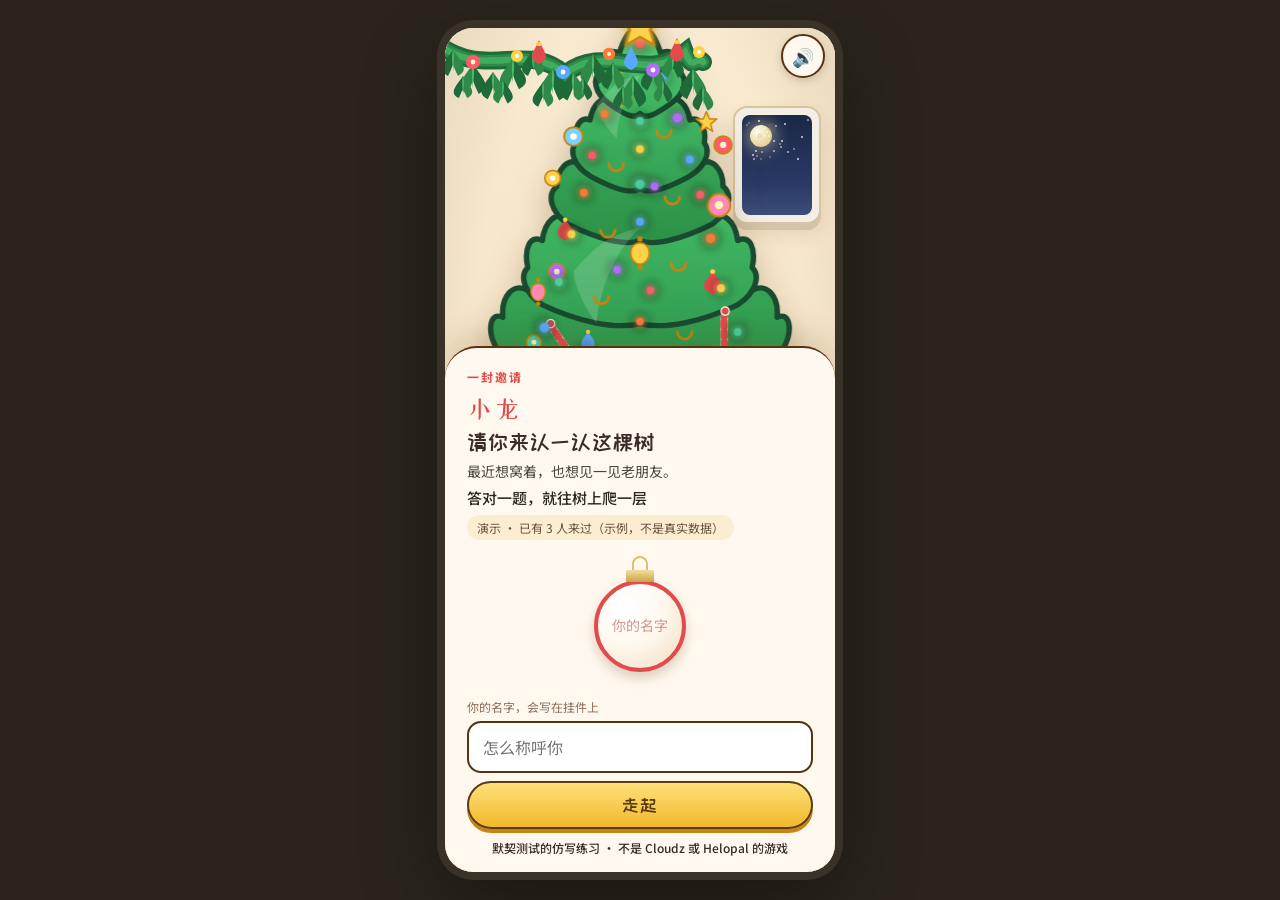
==== moqishu/index.html @ bd53f259 "Add moqishu preview page (separate path, no existing files changed)" ====
<!DOCTYPE html>
<html lang="zh-CN">
<head>
  <meta charset="UTF-8" />
  <meta name="viewport" content="width=device-width, initial-scale=1, viewport-fit=cover" />
  <meta name="color-scheme" content="light" />
  <meta name="theme-color" content="#1F2B4D" />
  <title>我的默契树上，你在哪儿？ · 默契测试仿写练习</title>
  <link rel="icon" href="data:image/svg+xml,%3Csvg xmlns='http://www.w3.org/2000/svg' viewBox='0 0 32 32'%3E%3Ccircle cx='16' cy='18' r='10' fill='%23c43c3c'/%3E%3Ccircle cx='13' cy='14' r='3' fill='%23fff6'/%3E%3Crect x='14' y='5' width='4' height='5' rx='1' fill='%23e7c56a'/%3E%3C/svg%3E" />
  <link rel="preconnect" href="https://fonts.googleapis.com" />
  <link rel="preconnect" href="https://fonts.gstatic.com" crossorigin />
  <link href="https://fonts.googleapis.com/css2?family=Ma+Shan+Zheng&family=Noto+Sans+SC:wght@400;500;700&family=ZCOOL+KuaiLe&family=ZCOOL+XiaoWei&display=swap" rel="stylesheet" />
  <style>
    /* Critical: no white flash before stylesheet loads */
    html, body {
      margin: 0;
      background: #1F2B4D;
      color: #fff8ee;
      min-height: 100%;
    }
    .splash {
      position: fixed;
      inset: 0;
      z-index: 80;
      display: flex;
      flex-direction: column;
      align-items: center;
      justify-content: center;
      background: #1F2B4D;
      color: #fff8ee;
    }
    .splash.is-off {
      opacity: 0;
      pointer-events: none;
      transition: opacity .55s ease;
    }
  </style>
  <link rel="stylesheet" href="styles.css" />
</head>
<body>
  <div id="splash" class="splash is-on" role="status" aria-live="polite">
    <div class="splash-glow" aria-hidden="true"></div>
    <h1 class="splash-title">
      <span>我的默契树上</span>
      <span>你在哪儿？</span>
    </h1>
    <p class="splash-sub">默契测试的仿写练习</p>
    <div class="splash-dots" aria-hidden="true"><i></i><i></i><i></i></div>
  </div>

  <div id="rotate-gate" class="rotate-gate" hidden>
    <p>把手机竖过来再玩</p>
  </div>

  <div class="shell">
    <div class="app" id="app">
      <div class="room" id="room" data-mode="invite">
        <div class="sky" aria-hidden="true">
          <div class="window">
            <div class="window-frame">
              <div class="window-sky">
                <div class="moon"></div>
                <div class="star-field" id="star-field"></div>
              </div>
            </div>
          </div>
        </div>
        <div class="garland" aria-hidden="true">
          <svg viewBox="0 0 390 88" fill="none" xmlns="http://www.w3.org/2000/svg">
            <path d="M-10 14 C40 54 80 12 120 46 C160 14 200 56 240 24 C248 46 252 26 258 34" stroke="#1e6a38" stroke-width="18" stroke-linecap="round"/>
            <path d="M-10 14 C40 54 80 12 120 46 C160 14 200 56 240 24 C248 46 252 26 258 34" stroke="#2f8a4a" stroke-width="12" stroke-linecap="round"/>
            <path d="M-10 14 C40 54 80 12 120 46 C160 14 200 56 240 24 C248 46 252 26 258 34" stroke="#3fad5c" stroke-width="6.5" stroke-linecap="round"/>
            <path d="M8.0 22.0 C-2.0 36.0 -8.0 42.0 3.0 48.0 C8.0 38.0 11.0 30.0 8.0 22.0 Z" fill="#1e6a38"/><path d="M8.0 22.0 C18.0 36.0 24.0 42.0 13.0 48.0 C8.0 38.0 5.0 30.0 8.0 22.0 Z" fill="#2f8a4a"/><path d="M8.0 22.0 C6.0 32.0 8.0 38.0 9.0 44.0 C8.0 34.0 10.0 30.0 8.0 22.0 Z" fill="#4aba66"/><path d="M28.0 36.0 C39.5 52.1 46.4 59.0 33.8 65.9 C28.0 54.4 24.6 45.2 28.0 36.0 Z" fill="#1e6a38"/><path d="M28.0 36.0 C16.5 52.1 9.6 59.0 22.2 65.9 C28.0 54.4 31.4 45.2 28.0 36.0 Z" fill="#2f8a4a"/><path d="M28.0 36.0 C30.3 47.5 28.0 54.4 26.9 61.3 C28.0 49.8 25.7 45.2 28.0 36.0 Z" fill="#4aba66"/><path d="M48.0 44.0 C37.5 58.7 31.2 65.0 42.8 71.3 C48.0 60.8 51.1 52.4 48.0 44.0 Z" fill="#1e6a38"/><path d="M48.0 44.0 C58.5 58.7 64.8 65.0 53.2 71.3 C48.0 60.8 44.9 52.4 48.0 44.0 Z" fill="#2f8a4a"/><path d="M48.0 44.0 C45.9 54.5 48.0 60.8 49.0 67.1 C48.0 56.6 50.1 52.4 48.0 44.0 Z" fill="#4aba66"/><path d="M68.0 30.0 C80.0 46.8 87.2 54.0 74.0 61.2 C68.0 49.2 64.4 39.6 68.0 30.0 Z" fill="#1e6a38"/><path d="M68.0 30.0 C56.0 46.8 48.8 54.0 62.0 61.2 C68.0 49.2 71.6 39.6 68.0 30.0 Z" fill="#2f8a4a"/><path d="M68.0 30.0 C70.4 42.0 68.0 49.2 66.8 56.4 C68.0 44.4 65.6 39.6 68.0 30.0 Z" fill="#4aba66"/><path d="M88.0 22.0 C78.0 36.0 72.0 42.0 83.0 48.0 C88.0 38.0 91.0 30.0 88.0 22.0 Z" fill="#1e6a38"/><path d="M88.0 22.0 C98.0 36.0 104.0 42.0 93.0 48.0 C88.0 38.0 85.0 30.0 88.0 22.0 Z" fill="#2f8a4a"/><path d="M88.0 22.0 C86.0 32.0 88.0 38.0 89.0 44.0 C88.0 34.0 90.0 30.0 88.0 22.0 Z" fill="#4aba66"/><path d="M108.0 40.0 C120.5 57.5 128.0 65.0 114.2 72.5 C108.0 60.0 104.2 50.0 108.0 40.0 Z" fill="#1e6a38"/><path d="M108.0 40.0 C95.5 57.5 88.0 65.0 101.8 72.5 C108.0 60.0 111.8 50.0 108.0 40.0 Z" fill="#2f8a4a"/><path d="M108.0 40.0 C110.5 52.5 108.0 60.0 106.8 67.5 C108.0 55.0 105.5 50.0 108.0 40.0 Z" fill="#4aba66"/><path d="M128.0 44.0 C117.0 59.4 110.4 66.0 122.5 72.6 C128.0 61.6 131.3 52.8 128.0 44.0 Z" fill="#1e6a38"/><path d="M128.0 44.0 C139.0 59.4 145.6 66.0 133.5 72.6 C128.0 61.6 124.7 52.8 128.0 44.0 Z" fill="#2f8a4a"/><path d="M128.0 44.0 C125.8 55.0 128.0 61.6 129.1 68.2 C128.0 57.2 130.2 52.8 128.0 44.0 Z" fill="#4aba66"/><path d="M148.0 26.0 C159.5 42.1 166.4 49.0 153.8 55.9 C148.0 44.4 144.6 35.2 148.0 26.0 Z" fill="#1e6a38"/><path d="M148.0 26.0 C136.5 42.1 129.6 49.0 142.2 55.9 C148.0 44.4 151.4 35.2 148.0 26.0 Z" fill="#2f8a4a"/><path d="M148.0 26.0 C150.3 37.5 148.0 44.4 146.8 51.3 C148.0 39.8 145.7 35.2 148.0 26.0 Z" fill="#4aba66"/><path d="M168.0 34.0 C157.5 48.7 151.2 55.0 162.8 61.3 C168.0 50.8 171.2 42.4 168.0 34.0 Z" fill="#1e6a38"/><path d="M168.0 34.0 C178.5 48.7 184.8 55.0 173.2 61.3 C168.0 50.8 164.8 42.4 168.0 34.0 Z" fill="#2f8a4a"/><path d="M168.0 34.0 C165.9 44.5 168.0 50.8 169.1 57.1 C168.0 46.6 170.1 42.4 168.0 34.0 Z" fill="#4aba66"/><path d="M188.0 48.0 C200.0 64.8 207.2 72.0 194.0 79.2 C188.0 67.2 184.4 57.6 188.0 48.0 Z" fill="#1e6a38"/><path d="M188.0 48.0 C176.0 64.8 168.8 72.0 182.0 79.2 C188.0 67.2 191.6 57.6 188.0 48.0 Z" fill="#2f8a4a"/><path d="M188.0 48.0 C190.4 60.0 188.0 67.2 186.8 74.4 C188.0 62.4 185.6 57.6 188.0 48.0 Z" fill="#4aba66"/><path d="M208.0 34.0 C197.0 49.4 190.4 56.0 202.5 62.6 C208.0 51.6 211.3 42.8 208.0 34.0 Z" fill="#1e6a38"/><path d="M208.0 34.0 C219.0 49.4 225.6 56.0 213.5 62.6 C208.0 51.6 204.7 42.8 208.0 34.0 Z" fill="#2f8a4a"/><path d="M208.0 34.0 C205.8 45.0 208.0 51.6 209.1 58.2 C208.0 47.2 210.2 42.8 208.0 34.0 Z" fill="#4aba66"/><path d="M228.0 24.0 C238.0 38.0 244.0 44.0 233.0 50.0 C228.0 40.0 225.0 32.0 228.0 24.0 Z" fill="#1e6a38"/><path d="M228.0 24.0 C218.0 38.0 212.0 44.0 223.0 50.0 C228.0 40.0 231.0 32.0 228.0 24.0 Z" fill="#2f8a4a"/><path d="M228.0 24.0 C230.0 34.0 228.0 40.0 227.0 46.0 C228.0 36.0 226.0 32.0 228.0 24.0 Z" fill="#4aba66"/><path d="M248.0 40.0 C236.0 56.8 228.8 64.0 242.0 71.2 C248.0 59.2 251.6 49.6 248.0 40.0 Z" fill="#1e6a38"/><path d="M248.0 40.0 C260.0 56.8 267.2 64.0 254.0 71.2 C248.0 59.2 244.4 49.6 248.0 40.0 Z" fill="#2f8a4a"/><path d="M248.0 40.0 C245.6 52.0 248.0 59.2 249.2 66.4 C248.0 54.4 250.4 49.6 248.0 40.0 Z" fill="#4aba66"/><path d="M18.0 48.0 C9.5 59.9 4.4 65.0 13.8 70.1 C18.0 61.6 20.6 54.8 18.0 48.0 Z" fill="#1e6a38"/><path d="M18.0 48.0 C26.5 59.9 31.6 65.0 22.2 70.1 C18.0 61.6 15.4 54.8 18.0 48.0 Z" fill="#2f8a4a"/><path d="M18.0 48.0 C16.3 56.5 18.0 61.6 18.9 66.7 C18.0 58.2 19.7 54.8 18.0 48.0 Z" fill="#4aba66"/><path d="M58.0 52.0 C67.0 64.6 72.4 70.0 62.5 75.4 C58.0 66.4 55.3 59.2 58.0 52.0 Z" fill="#1e6a38"/><path d="M58.0 52.0 C49.0 64.6 43.6 70.0 53.5 75.4 C58.0 66.4 60.7 59.2 58.0 52.0 Z" fill="#2f8a4a"/><path d="M58.0 52.0 C59.8 61.0 58.0 66.4 57.1 71.8 C58.0 62.8 56.2 59.2 58.0 52.0 Z" fill="#4aba66"/><path d="M98.0 54.0 C88.5 67.3 82.8 73.0 93.2 78.7 C98.0 69.2 100.8 61.6 98.0 54.0 Z" fill="#1e6a38"/><path d="M98.0 54.0 C107.5 67.3 113.2 73.0 102.8 78.7 C98.0 69.2 95.2 61.6 98.0 54.0 Z" fill="#2f8a4a"/><path d="M98.0 54.0 C96.1 63.5 98.0 69.2 99.0 74.9 C98.0 65.4 99.9 61.6 98.0 54.0 Z" fill="#4aba66"/><path d="M138.0 50.0 C146.5 61.9 151.6 67.0 142.2 72.1 C138.0 63.6 135.4 56.8 138.0 50.0 Z" fill="#1e6a38"/><path d="M138.0 50.0 C129.5 61.9 124.4 67.0 133.8 72.1 C138.0 63.6 140.6 56.8 138.0 50.0 Z" fill="#2f8a4a"/><path d="M138.0 50.0 C139.7 58.5 138.0 63.6 137.2 68.7 C138.0 60.2 136.3 56.8 138.0 50.0 Z" fill="#4aba66"/><path d="M178.0 58.0 C169.0 70.6 163.6 76.0 173.5 81.4 C178.0 72.4 180.7 65.2 178.0 58.0 Z" fill="#1e6a38"/><path d="M178.0 58.0 C187.0 70.6 192.4 76.0 182.5 81.4 C178.0 72.4 175.3 65.2 178.0 58.0 Z" fill="#2f8a4a"/><path d="M178.0 58.0 C176.2 67.0 178.0 72.4 178.9 77.8 C178.0 68.8 179.8 65.2 178.0 58.0 Z" fill="#4aba66"/><path d="M218.0 52.0 C226.5 63.9 231.6 69.0 222.2 74.1 C218.0 65.6 215.4 58.8 218.0 52.0 Z" fill="#1e6a38"/><path d="M218.0 52.0 C209.5 63.9 204.4 69.0 213.8 74.1 C218.0 65.6 220.6 58.8 218.0 52.0 Z" fill="#2f8a4a"/><path d="M218.0 52.0 C219.7 60.5 218.0 65.6 217.2 70.7 C218.0 62.2 216.3 58.8 218.0 52.0 Z" fill="#4aba66"/><path d="M258.0 58.0 C248.5 71.3 242.8 77.0 253.2 82.7 C258.0 73.2 260.9 65.6 258.0 58.0 Z" fill="#1e6a38"/><path d="M258.0 58.0 C267.5 71.3 273.2 77.0 262.8 82.7 C258.0 73.2 255.2 65.6 258.0 58.0 Z" fill="#2f8a4a"/><path d="M258.0 58.0 C256.1 67.5 258.0 73.2 258.9 78.9 C258.0 69.4 259.9 65.6 258.0 58.0 Z" fill="#4aba66"/>
            <circle cx="28" cy="34" r="7" fill="#ff5b6a"/><circle cx="28" cy="34" r="2.4" fill="#fff6c8"/>
            <circle cx="72" cy="28" r="6" fill="#ffd24a"/><circle cx="72" cy="28" r="2" fill="#fff"/>
            <circle cx="118" cy="44" r="7" fill="#5aa8ff"/><circle cx="118" cy="44" r="2.4" fill="#fff"/>
            <circle cx="164" cy="26" r="6.2" fill="#ff7a3a"/><circle cx="164" cy="26" r="2" fill="#fff6c8"/>
            <circle cx="208" cy="42" r="7" fill="#b46bff"/><circle cx="208" cy="42" r="2.4" fill="#fff"/>
            <circle cx="254" cy="24" r="6" fill="#ffd24a"/><circle cx="254" cy="24" r="2" fill="#fff"/>
            
            
            <path d="M94 12 C88 26 82 30 94 36 C106 30 100 26 94 12 Z" fill="#e24b4b"/>
            <ellipse cx="94" cy="16" rx="3" ry="2" fill="#ffd24a"/>
            <path d="M232 10 C226 24 220 28 232 34 C244 28 238 24 232 10 Z" fill="#e24b4b"/>
            <ellipse cx="232" cy="14" rx="3" ry="2" fill="#ffd24a"/>
            <path d="M186 18 C180 32 174 36 186 42 C198 36 192 32 186 18 Z" fill="#5aa8ff"/>
          </svg>
        </div>
        <div class="snow" id="snow" aria-hidden="true"></div>
        <div class="tree-camera" id="camera">
          <div class="tree-fit" id="tree-fit">
          <svg class="tree-svg" id="tree-svg" viewBox="0 0 300 520" role="img" aria-label="一棵十层的默契树">
            <defs>
              <linearGradient id="foliageA" x1="0" y1="0" x2="0" y2="1">
                <stop offset="0%" stop-color="#3aaf5c" />
                <stop offset="100%" stop-color="#2d9148" />
              </linearGradient>
              <linearGradient id="foliageB" x1="0" y1="0" x2="0" y2="1">
                <stop offset="0%" stop-color="#46c068" />
                <stop offset="100%" stop-color="#34a054" />
              </linearGradient>
              <linearGradient id="foliageC" x1="0" y1="0" x2="0" y2="1">
                <stop offset="0%" stop-color="#58d07a" />
                <stop offset="100%" stop-color="#3aaf5c" />
              </linearGradient>
              <linearGradient id="boxGrad" x1="0" y1="0" x2="0" y2="1">
                <stop offset="0%" stop-color="#ff6b6b" />
                <stop offset="100%" stop-color="#d44545" />
              </linearGradient>
              <linearGradient id="boxGradTeal" x1="0" y1="0" x2="0" y2="1">
                <stop offset="0%" stop-color="#4fd0a0" />
                <stop offset="100%" stop-color="#2a9d7c" />
              </linearGradient>
              <linearGradient id="boxGradGold" x1="0" y1="0" x2="0" y2="1">
                <stop offset="0%" stop-color="#ffe07a" />
                <stop offset="100%" stop-color="#e0b23a" />
              </linearGradient>
              <linearGradient id="potG" x1="0" y1="0" x2="0" y2="1">
                <stop offset="0%" stop-color="#d4924e" />
                <stop offset="100%" stop-color="#8e5424" />
              </linearGradient>
              <filter id="softGlow" x="-50%" y="-50%" width="200%" height="200%">
                <feGaussianBlur stdDeviation="2.2" result="b" />
                <feMerge>
                  <feMergeNode in="b" />
                  <feMergeNode in="SourceGraphic" />
                </feMerge>
              </filter>
              <filter id="starGlow" x="-80%" y="-80%" width="260%" height="260%">
                <feGaussianBlur stdDeviation="3.4" result="b" />
                <feMerge>
                  <feMergeNode in="b" />
                  <feMergeNode in="SourceGraphic" />
                </feMerge>
              </filter>
            </defs>

            <!-- pot + trunk -->
            <ellipse cx="150" cy="498" rx="70" ry="12" fill="#5a3a18" opacity=".22" />
            <path d="M108 430 L192 430 L182 496 Q150 510 118 496 Z" fill="url(#potG)" stroke="#5a3210" stroke-width="3" stroke-linejoin="round" />
            <rect x="100" y="420" width="100" height="16" rx="6" fill="#d4924e" stroke="#5a3210" stroke-width="3" />
            <rect x="138" y="398" width="24" height="28" rx="6" fill="#c48a4a" stroke="#5a3210" stroke-width="2.2" />

            <!-- fluffier scalloped foliage; same overall bounds so hooks stay on the tree -->
            <path class="foliage" fill="url(#foliageA)" d="M150 248
              C165 252 178 264 188 278
              C204 268 218 280 224 296
              C240 288 254 300 258 318
              C272 310 284 324 282 344
              C294 338 298 356 288 374
              C296 384 292 400 270 410
              C230 426 186 430 150 426
              C114 430 70 426 30 410
              C8 400 4 384 12 374
              C2 356 6 338 18 344
              C16 324 28 310 42 318
              C46 300 60 288 76 296
              C82 280 96 268 112 278
              C122 264 135 252 150 248 Z" />
            <path class="foliage" fill="url(#foliageB)" d="M150 198
              C164 202 176 214 184 228
              C198 220 210 232 216 248
              C230 240 242 252 244 270
              C256 264 262 278 258 296
              C266 304 262 320 244 332
              C210 348 174 356 150 350
              C126 356 90 348 56 332
              C38 320 34 304 42 296
              C38 278 44 264 56 270
              C58 252 70 240 84 248
              C90 232 102 220 116 228
              C124 214 136 202 150 198 Z" />
            <path class="foliage" fill="url(#foliageA)" d="M150 148
              C162 152 172 164 180 178
              C192 170 204 182 208 196
              C220 190 230 202 230 218
              C240 226 236 242 220 254
              C192 268 164 276 150 270
              C136 276 108 268 80 254
              C64 242 60 226 70 218
              C70 202 80 190 92 196
              C96 182 108 170 120 178
              C128 164 138 152 150 148 Z" />
            <path class="foliage" fill="url(#foliageB)" d="M150 106
              C160 110 168 122 174 136
              C186 128 196 140 198 154
              C208 150 214 162 212 176
              C218 184 214 198 198 208
              C176 220 158 226 150 220
              C142 226 124 220 102 208
              C86 198 82 184 88 176
              C86 162 92 150 102 154
              C104 140 114 128 126 136
              C132 122 140 110 150 106 Z" />
            <path class="foliage" fill="url(#foliageC)" d="M150 60
              C158 64 166 76 170 90
              C180 84 188 94 188 108
              C196 114 194 128 180 138
              C166 148 156 154 150 148
              C144 154 134 148 120 138
              C106 128 104 114 112 108
              C112 94 120 84 130 90
              C134 76 142 64 150 60 Z" />

            <path class="leaf-shine" d="M86 300 C110 270 130 262 150 258 C128 278 112 312 108 350 C98 336 88 318 86 300 Z" fill="#fff" opacity=".16" />
            <path class="leaf-shine" d="M108 140 C124 118 138 112 150 112 C138 128 128 150 128 172 C118 162 110 150 108 140 Z" fill="#fff" opacity=".16" />

            <!-- original static decorations, kept off hook points -->
            <g class="tree-deco" aria-hidden="true">
              <g transform="translate(64 350) rotate(-18)">
                <path d="M0 0 C2 18 10 28 10 44" stroke="#fff6ea" stroke-width="7" stroke-linecap="round"/>
                <path d="M0 0 C2 18 10 28 10 44" stroke="#e24b4b" stroke-width="7" stroke-linecap="round" stroke-dasharray="5 5"/>
                <circle r="4" fill="#e24b4b" stroke="#fff6ea" stroke-width="1.2"/>
              </g>
              <g transform="translate(232 338) rotate(16)">
                <path d="M0 0 C2 18 10 28 10 44" stroke="#fff6ea" stroke-width="7" stroke-linecap="round"/>
                <path d="M0 0 C2 18 10 28 10 44" stroke="#e24b4b" stroke-width="7" stroke-linecap="round" stroke-dasharray="5 5"/>
                <circle r="4" fill="#e24b4b" stroke="#fff6ea" stroke-width="1.2"/>
              </g>
              <g transform="translate(78 250)">
                <path d="M0 0 C-8 10 -12 14 0 20 C12 14 8 10 0 0 Z" fill="#e24b4b"/>
                <circle r="2.2" fill="#ffd24a"/>
              </g>
              <g transform="translate(220 300)">
                <path d="M0 0 C-9 11 -13 15 0 22 C13 15 9 11 0 0 Z" fill="#e24b4b"/>
                <circle r="2.4" fill="#ffd24a"/>
              </g>
              <g transform="translate(100 358)">
                <path d="M0 0 C-7 9 -10 12 0 18 C10 12 7 9 0 0 Z" fill="#5aa8ff"/>
                <circle r="2" fill="#ffd24a"/>
              </g>
              <g transform="translate(226 236)">
                <circle r="11" fill="#ff8ab0" stroke="#c98410" stroke-width="1.8"/>
                <circle r="4" fill="#fff6c8"/>
              </g>
              <g transform="translate(86 170)">
                <circle r="9" fill="#7ad3ff" stroke="#c98410" stroke-width="1.8"/>
                <circle r="3.2" fill="#fff"/>
              </g>
              <g transform="translate(214 156)">
                <path d="M0 -10 L3 -3 L10 -3 L4 2 L6 9 L0 5 L-6 9 L-4 2 L-10 -3 L-3 -3 Z" fill="#ffd24a" stroke="#c98410" stroke-width="1.4" stroke-linejoin="round"/>
              </g>
              <g transform="translate(70 300)">
                <circle r="8" fill="#b46bff" stroke="#c98410" stroke-width="1.6"/>
                <circle r="2.8" fill="#fff6c8"/>
              </g>
              <g transform="translate(230 178)">
                <circle r="8.5" fill="#ff5b6a" stroke="#c98410" stroke-width="1.8"/>
                <circle r="3" fill="#fff6c8"/>
              </g>
              <g transform="translate(66 210)">
                <circle r="7.5" fill="#ffd24a" stroke="#c98410" stroke-width="1.6"/>
                <circle r="2.6" fill="#fff"/>
              </g>
              <g transform="translate(48 368)">
                <circle r="7" fill="#4fd0a0" stroke="#c98410" stroke-width="1.6"/>
                <circle r="2.4" fill="#fff6c8"/>
              </g>
              <g transform="translate(150 280)">
                <path d="M-9 2 C-9 -11 9 -11 9 2 C9 9 4 13 0 13 C-4 13 -9 9 -9 2 Z" fill="#ffd24a" stroke="#c98410" stroke-width="1.6" stroke-linejoin="round"/>
                <rect x="-2.4" y="-14" width="4.8" height="5" rx="1.2" fill="#c98410"/>
                <circle cy="16" r="2.6" fill="#c98410"/>
                <path d="M0 13 L0 16" stroke="#c98410" stroke-width="1.4"/>
              </g>
              <g transform="translate(52 318)">
                <path d="M-7 1 C-7 -9 7 -9 7 1 C7 7 3 10 0 10 C-3 10 -7 7 -7 1 Z" fill="#ff8ab0" stroke="#c98410" stroke-width="1.4" stroke-linejoin="round"/>
                <rect x="-2" y="-12" width="4" height="4" rx="1" fill="#c98410"/>
                <circle cy="13" r="2.1" fill="#c98410"/>
              </g>
            </g>

            <!-- string lights -->
            <g id="lights" filter="url(#softGlow)"></g>

            <!-- 10 hooks, bottom to top -->
            <g id="hooks" fill="none" stroke-linecap="round">
              <path class="hook" data-tier="1" d="M100 386 a7 7 0 0 0 14 0" />
              <path class="hook" data-tier="2" d="M186 358 a7 7 0 0 0 14 0" />
              <path class="hook" data-tier="3" d="M106 324 a7 7 0 0 0 14 0" />
              <path class="hook" data-tier="4" d="M180 292 a7 7 0 0 0 14 0" />
              <path class="hook" data-tier="5" d="M112 260 a7 7 0 0 0 14 0" />
              <path class="hook" data-tier="6" d="M174 228 a7 7 0 0 0 14 0" />
              <path class="hook" data-tier="7" d="M120 196 a7 7 0 0 0 14 0" />
              <path class="hook" data-tier="8" d="M166 164 a7 7 0 0 0 14 0" />
              <path class="hook" data-tier="9" d="M128 132 a7 7 0 0 0 14 0" />
              <path class="hook" data-tier="10" d="M143 96 a7 7 0 0 0 14 0" />
            </g>

            <!-- paper star -->
            <g class="top-star" filter="url(#starGlow)" transform="translate(150 64)">
              <path d="M0 -22 L6.2 -7 L22 -7 L9.5 3 L14 18 L0 10 L-14 18 L-9.5 3 L-22 -7 L-6.2 -7 Z" fill="#ffd24a" stroke="#c98410" stroke-width="2.2" stroke-linejoin="round" />
              <circle cy="-2" r="3.6" fill="#fff6c8" />
            </g>

            <!-- gift box (0–4 ending home), same place -->
            <g class="gift-box" transform="translate(214 428)">
              <rect width="52" height="38" rx="6" fill="url(#boxGrad)" stroke="#8a2020" stroke-width="2" />
              <rect x="22" width="8" height="38" fill="#ffd24a" />
              <rect y="14" width="52" height="8" fill="#ffd24a" />
              <path d="M18 10 C18 -4 30 -4 26 4 C34 -2 38 10 32 10 Z" fill="#ffd24a" stroke="#c98410" stroke-width="1.2" />
              <path d="M32 10 C32 -2 44 0 38 6 C46 4 46 12 40 12 Z" fill="#ffd24a" stroke="#c98410" stroke-width="1.2" />
              <rect x="-2" y="-5" width="56" height="10" rx="4" fill="#ff6b6b" stroke="#8a2020" stroke-width="2" />
            </g>
            <g class="gift-box gift-box-2" transform="translate(36 448)">
              <rect width="40" height="30" rx="5" fill="url(#boxGradTeal)" stroke="#1a6a58" stroke-width="2" />
              <rect x="16" width="7" height="30" fill="#ffd24a" />
              <rect y="11" width="40" height="7" fill="#ffd24a" />
              <path d="M14 8 C14 -3 24 -3 20 4 C27 -1 31 8 25 8 Z" fill="#ffd24a" stroke="#c98410" stroke-width="1" />
              <rect x="-2" y="-4" width="44" height="8" rx="3" fill="#2a9d7c" stroke="#1a6a58" stroke-width="2" />
            </g>
            <g class="gift-box gift-box-3" transform="translate(86 468)">
              <rect width="28" height="22" rx="4" fill="url(#boxGradGold)" stroke="#8a5a10" stroke-width="1.8" />
              <rect x="11" width="6" height="22" fill="#e24b4b" />
              <rect y="8" width="28" height="6" fill="#e24b4b" />
            </g>
          </svg>

          <div class="ornament" id="ornament" data-tier="0">
            <div class="ornament-hanger"></div>
            <div class="ornament-cap"></div>
            <div class="ornament-body">
              <span class="ornament-shine"></span>
              <span class="ornament-name" id="ornament-name"></span>
            </div>
          </div>

          <div class="deco-layer" id="deco-layer" aria-hidden="true"></div>
          </div>
        </div>
        <div class="floor" aria-hidden="true"></div>
        <div class="rug" aria-hidden="true"></div>
        <div class="spotlight" aria-hidden="true"></div>
        <div class="vignette" aria-hidden="true"></div>
      </div>

      <!-- INVITE -->
      <section class="scene" id="scene-invite" data-scene="invite" hidden>
        <div class="letter sheet" id="invite-letter">
          <p class="letter-kicker">一封邀请</p>
          <h2 class="letter-title">
            <span id="invite-host"></span>
            <span class="letter-title-rest">请你来认一认这棵树</span>
          </h2>
          <p class="letter-mood" id="invite-mood"></p>
          <p class="letter-rule">答对一题，就往树上爬一层</p>
          <p class="social-proof" id="social-proof" hidden></p>
          <div class="ornament-preview-wrap">
            <div class="ornament is-preview" id="preview-ornament">
              <div class="ornament-hanger"></div>
              <div class="ornament-cap"></div>
              <div class="ornament-body">
                <span class="ornament-shine"></span>
                <span class="ornament-name" id="preview-name">你的名字</span>
              </div>
            </div>
          </div>
          <label class="name-field">
            <span class="name-label">你的名字，会写在挂件上</span>
            <input id="player-name" type="text" maxlength="15" autocomplete="nickname" placeholder="怎么称呼你" />
          </label>
          <button type="button" class="btn-primary" id="btn-start">走起</button>
          <p class="fine-print">默契测试的仿写练习 · 不是 Cloudz 或 Helopal 的游戏</p>
        </div>
      </section>

      <!-- INTRO -->
      <section class="scene scene-overlay" id="scene-intro" data-scene="intro" hidden>
        <p class="intro-caption" id="intro-caption"></p>
        <button type="button" class="btn-text btn-skip" id="btn-skip-intro">跳过</button>
      </section>

      <!-- QUIZ -->
      <section class="scene scene-bottom" id="scene-quiz" data-scene="quiz" hidden>
        <div class="board sheet" id="quiz-board">
          <p class="flavor" id="flavor" hidden></p>
          <p class="board-kicker ribbon" id="quiz-kicker">第 1 题</p>
          <h2 class="board-question" id="quiz-question"></h2>
          <div class="choices" id="quiz-choices"></div>
        </div>
      </section>

      <!-- RESULT -->
      <section class="scene scene-bottom" id="scene-result" data-scene="result" hidden>
        <div class="result-card sheet" id="result-card">
          <p class="result-kicker ribbon" id="result-kicker"></p>
          <h2 class="result-title" id="result-title"></h2>
          <p class="result-score">
            <span id="result-player"></span>对<span id="result-host"></span>的了解
            <strong id="result-score"></strong>/10
          </p>
          <p class="result-body" id="result-body"></p>
          <p class="result-comeback" id="result-comeback"></p>
          <button type="button" class="btn-primary" id="btn-create">也出一套我的题</button>
          <div class="result-links">
            <button type="button" class="btn-text" id="btn-peek-tree">再看一眼树</button>
            <button type="button" class="btn-text" id="btn-retry">再答一次</button>
          </div>
        </div>
      </section>

      <!-- CREATE NAME -->
      <section class="scene" id="scene-create-name" data-scene="create-name" hidden>
        <div class="letter sheet">
          <p class="letter-kicker">轮到你了</p>
          <h2 class="letter-title">先在挂件上写下你的名字</h2>
          <p class="letter-rule">接下来用 10 道关于你的题，把树点亮</p>
          <label class="name-field">
            <span class="name-label">出题人的名字</span>
            <input id="creator-name" type="text" maxlength="15" autocomplete="nickname" placeholder="怎么称呼你" />
          </label>
          <div class="ornament-preview-wrap">
            <div class="ornament is-preview is-gold" id="creator-ornament">
              <div class="ornament-hanger"></div>
              <div class="ornament-cap"></div>
              <div class="ornament-body">
                <span class="ornament-shine"></span>
                <span class="ornament-name" id="creator-preview-name">你的名字</span>
              </div>
            </div>
          </div>
          <button type="button" class="btn-primary" id="btn-create-start">开始出题</button>
        </div>
      </section>

      <!-- CREATE QUIZ -->
      <section class="scene scene-bottom" id="scene-create-quiz" data-scene="create-quiz" hidden>
        <div class="board sheet">
          <p class="board-kicker ribbon" id="create-kicker">装饰第 1 层</p>
          <h2 class="board-question" id="create-question"></h2>
          <p class="board-hint">点你的答案，这层就会亮起来</p>
          <div class="choices" id="create-choices"></div>
        </div>
      </section>

      <!-- SHARE -->
      <section class="scene scene-bottom" id="scene-share" data-scene="share" hidden>
        <div class="result-card share-card sheet">
          <p class="result-kicker ribbon">你的树已经点亮</p>
          <h2 class="result-title">发给朋友，看他们挂在哪一层</h2>
          <p class="share-host" id="share-host-line"></p>
          <div class="share-link-row">
            <code class="share-link" id="share-link"></code>
            <button type="button" class="btn-copy" id="btn-copy">复制</button>
          </div>
          <button type="button" class="btn-primary" id="btn-open-invite">打开邀请页试试</button>
          <p class="fine-print tight">演示短链，卷面存在这台设备的浏览器里，没有真实后台</p>
        </div>
      </section>

    </div>
  </div>

  <audio id="bgm" loop preload="auto" autoplay playsinline webkit-playsinline>
    <source src="audio/quirky-little-march.m4a" type="audio/mp4">
    <source src="audio/quirky-little-march.mp3" type="audio/mpeg">
  </audio>
  <button type="button" id="bgm-toggle" class="bgm-toggle" aria-label="切换背景音乐静音" aria-pressed="false" title="背景音乐">🔊</button>

  <script src="app.js"></script>
</body>
</html>
---- moqishu/styles.css ----
:root {
  --night: #1F2B4D;
  --night-deep: #1F2B4D;
  --navy: #1F2B4D;
  --pine: #3aaf5c;
  --gold: #ffd24a;
  --gold-soft: #ffe07a;
  --amber: #ff7a3a;
  --cream: #fff8ee;
  --rose: #e24b4b;
  --ink: #3a2a28;
  --muted: #8a6e5a;
  --card: #fffdf8;
  --card-edge: #5a3210;
  --wall: #f6e4c8;
  --wall-deep: #edd4b0;
  --brown: #5a3a10;
  --ribbon: #e24b4b;
  --primary: #4BA3C7;
  --primary-soft: #D6EEF7;
  --primary-dark: #3A8FB0;
  --border: #D0E8E2;
  --text-light: #7A8A9A;
  --font-ui: "Noto Sans SC", "PingFang SC", "Hiragino Sans GB", "Microsoft YaHei", sans-serif;
  --font-display: "ZCOOL KuaiLe", "ZCOOL XiaoWei", "Noto Sans SC", sans-serif;
  --font-soft: "ZCOOL XiaoWei", "Noto Serif SC", "Songti SC", serif;
  --font-hand: "Ma Shan Zheng", "ZCOOL XiaoWei", cursive;
  --safe-top: env(safe-area-inset-top, 0px);
  --safe-bottom: env(safe-area-inset-bottom, 0px);
  --ease: cubic-bezier(.22, .9, .25, 1);
}

*, *::before, *::after { box-sizing: border-box; }
html, body {
  margin: 0;
  background: #2a241c;
  color: var(--ink);
  font-family: var(--font-ui);
  -webkit-font-smoothing: antialiased;
  min-height: 100%;
}
button, input { font-family: inherit; }
button { cursor: pointer; touch-action: manipulation; }
[hidden] { display: none !important; }
img { max-width: 100%; }

/* -------- splash (full critical look) -------- */
.splash {
  position: fixed;
  inset: 0;
  z-index: 80;
  display: flex;
  flex-direction: column;
  align-items: center;
  justify-content: center;
  background: var(--navy);
  color: #fff8ee;
}
.splash-glow {
  position: absolute;
  width: 240px;
  height: 240px;
  border-radius: 50%;
  background: radial-gradient(circle, rgba(255, 210, 74, 0.22), transparent 70%);
  top: 22%;
  animation: pulse-glow 2.4s ease-in-out infinite;
}
.splash-title {
  position: relative;
  margin: 0;
  font-family: var(--font-display);
  font-weight: 400;
  font-size: clamp(1.7rem, 7vw, 2.4rem);
  letter-spacing: 0.02em;
  text-align: center;
  line-height: 0.98;
  text-shadow: none;
}
.splash-title span { display: block; }
.splash-title span:first-child {
  font-size: clamp(1.5rem, 6vw, 2.1rem);
  color: #fff;
  margin-bottom: 6px;
  letter-spacing: 0.04em;
}
.splash-title span:last-child {
  font-size: clamp(3.1rem, 14vw, 5.2rem);
  color: var(--gold);
  text-shadow: 0 4px 0 rgba(0, 0, 0, .18);
}
.splash-sub {
  position: relative;
  margin: 16px 0 0;
  font-size: 13px;
  letter-spacing: 0.18em;
  color: rgba(255, 248, 238, 0.7);
}
.splash-confetti { position: absolute; inset: 0; overflow: hidden; pointer-events: none; }
.splash-confetti .c { position: absolute; border-radius: 50%; }
.splash-confetti .c1 { background: #ff7a4a; top: 14%; left: 14%; width: 22px; height: 22px; }
.splash-confetti .c2 { background: #ffd24a; top: 18%; right: 16%; width: 14px; height: 14px; }
.splash-confetti .c3 { background: #7ddeb0; bottom: 22%; left: 18%; width: 18px; height: 18px; }
.splash-confetti .c4 { background: #ffd24a; bottom: 16%; right: 14%; width: 20px; height: 20px; }
.splash-confetti .c5 { background: #ff7a4a; top: 42%; left: 8%; width: 10px; height: 10px; }
.splash-confetti .c6 { background: #7ddeb0; top: 38%; right: 10%; width: 12px; height: 12px; }
.splash-dots { display: flex; gap: 8px; margin-top: 36px; }
.splash-dots i {
  width: 10px;
  height: 10px;
  border-radius: 50%;
  background: var(--gold);
  animation: bounce-dot 1s ease-in-out infinite;
}
.splash-dots i:nth-child(1) { background: #ff7a4a; }
.splash-dots i:nth-child(3) { background: #7ddeb0; }
.splash-dots i:nth-child(2) { animation-delay: .15s; }
.splash-dots i:nth-child(3) { animation-delay: .3s; }
.splash.is-off {
  opacity: 0;
  pointer-events: none;
  transition: opacity .55s ease;
}

@keyframes bounce-dot {
  0%, 70%, 100% { transform: translateY(0); opacity: .45; }
  35% { transform: translateY(-7px); opacity: 1; }
}
@keyframes pulse-glow {
  0%, 100% { transform: scale(1); opacity: .7; }
  50% { transform: scale(1.12); opacity: 1; }
}

/* -------- rotate gate -------- */
.rotate-gate {
  display: none;
  position: fixed;
  inset: 0;
  z-index: 90;
  background: var(--navy);
  color: #fff8ee;
  align-items: center;
  justify-content: center;
  text-align: center;
  font-family: var(--font-display);
  font-size: 1.4rem;
  padding: 24px;
}
@media (orientation: landscape) and (max-height: 500px) and (pointer: coarse) {
  .rotate-gate { display: flex !important; }
}

/* -------- phone shell -------- */
.shell {
  min-height: 100dvh;
  display: flex;
  align-items: stretch;
  justify-content: center;
}
.app {
  position: relative;
  width: min(100%, 390px);
  height: 100dvh;
  max-height: 100dvh;
  overflow: hidden;
  background: var(--wall);
  isolation: isolate;
}
@media (min-width: 520px) {
  .shell {
    align-items: center;
    padding: 24px 0;
    background: #2a241c;
  }
  .app {
    height: min(844px, 100dvh - 32px);
    max-height: 844px;
    border-radius: 28px;
    box-shadow:
      0 0 0 8px #3a3228,
      0 28px 80px rgba(0, 0, 0, 0.4);
  }
}

/* -------- room / tree stage -------- */
.room {
  position: absolute;
  inset: 0;
  overflow: hidden;
  background: linear-gradient(180deg, #f8ead0 0%, var(--wall) 48%, var(--wall-deep) 76%, #d8b888 100%);
}
.sky { position: absolute; inset: 0; pointer-events: none; }

.window {
  position: absolute;
  top: 78px;
  right: 14px;
  width: 88px;
  height: 118px;
  z-index: 1;
}
.window-frame {
  width: 100%; height: 100%;
  padding: 7px;
  border-radius: 14px;
  background: #f3efe4;
  box-shadow: 0 6px 0 #d4c3a4, 0 10px 18px rgba(90,58,24,.12);
  border: 2.5px solid #d8c4a0;
}
.window-sky {
  position: relative;
  width: 100%; height: 100%;
  border-radius: 8px;
  overflow: hidden;
  background: linear-gradient(180deg, #1a2748 0%, #2a3a66 70%, #3d4d7a 100%);
}
.garland {
  position: absolute; top: 0; left: 0; right: 0;
  height: 72px; z-index: 3; pointer-events: none;
}
.garland svg { width: 100%; height: 100%; display: block; overflow: visible; }
.rug {
  position: absolute;
  left: 16%; right: 16%;
  bottom: 5%;
  height: 10%;
  border-radius: 50%;
  background: radial-gradient(ellipse at 50% 40%, #e24b4b 0%, #b83232 70%);
  box-shadow: 0 8px 16px rgba(90,58,24,.18);
  pointer-events: none;
  z-index: 1;
}
.foliage { stroke: #1d4e32; stroke-width: 3.2; stroke-linejoin: round; stroke-linecap: round; }
.leaf-shine { stroke: none; }

.moon {
  position: absolute;
  top: 10%;
  left: 12%;
  width: 22px;
  height: 22px;
  border-radius: 50%;
  background:
    radial-gradient(circle at 34% 32%, #fffdf4, #f0e0b0 46%, #d9c27a 100%);
  box-shadow: 0 0 16px 4px rgba(255, 236, 190, 0.45);
}
.moon::after {
  content: "";
  position: absolute;
  width: 5px;
  height: 5px;
  border-radius: 50%;
  left: 7px;
  top: 8px;
  background: rgba(180, 160, 100, 0.22);
  box-shadow: 12px -8px 0 2px rgba(180, 160, 100, 0.15);
}
.star-field span {
  position: absolute;
  width: 2px;
  height: 2px;
  background: #fff8e6;
  border-radius: 50%;
  opacity: .7;
  animation: twinkle 3s ease-in-out infinite;
}
.snow { display: none; }
.snow span {
  position: absolute;
  top: -8px;
  width: 3px;
  height: 3px;
  background: rgba(255, 255, 255, 0.75);
  border-radius: 50%;
  animation: fall linear infinite;
  pointer-events: none;
}
.floor {
  position: absolute;
  left: 0;
  right: 0;
  bottom: 0;
  height: 24%;
  background:
    repeating-linear-gradient(90deg,
      #c2965e 0 46px,
      #d0a56c 46px 48px,
      #b88952 48px 94px,
      #d0a56c 94px 96px);
  box-shadow: inset 0 14px 24px rgba(90,58,24,.12);
  pointer-events: none;
  z-index: 1;
}
.vignette {
  position: absolute;
  inset: 0;
  pointer-events: none;
  background: radial-gradient(ellipse at 50% 45%, transparent 62%, rgba(90, 58, 24, 0.12) 100%);
}
.spotlight {
  position: absolute;
  inset: 0;
  pointer-events: none;
  opacity: 0;
  transition: opacity .6s var(--ease);
  background: radial-gradient(circle at 50% 22%, rgba(255, 210, 74, 0.28), transparent 32%),
              rgba(58, 42, 24, 0.42);
}
.room.is-dim .spotlight { opacity: 1; }
.room.is-dim .floor, .room.is-dim .lamp { opacity: 0.35; }

.star-field {
  position: absolute;
  inset: 0;
}
.tree-camera {
  position: absolute;
  left: 50%;
  top: 2%;
  width: 150%;
  max-width: 560px;
  height: 78%;
  z-index: 2;
  --cam-x: 0px;
  --cam-y: 0px;
  --cam-s: 1;
  transform: translateX(-50%) translate(var(--cam-x), var(--cam-y)) scale(var(--cam-s));
  transform-origin: 50% 72%;
  transition: transform .8s var(--ease);
  will-change: transform;
}
.tree-light { opacity: .7; filter: drop-shadow(0 0 4px currentColor); }
.tree-light.is-on { opacity: 1; filter: drop-shadow(0 0 6px currentColor); }
.tree-fit {
  position: absolute;
  top: 0;
  left: 50%;
  height: 100%;
  aspect-ratio: 300 / 520;
  transform: translateX(-50%);
}
.tree-svg {
  width: 100%;
  height: 100%;
  display: block;
  overflow: visible;
  filter: drop-shadow(0 14px 16px rgba(90, 58, 24, 0.28));
}
.hook {
  stroke: #c98410;
  stroke-width: 2.6;
  transition: stroke .4s ease, filter .4s ease;
}
.hook.is-lit {
  stroke: var(--gold-soft);
  filter: url(#softGlow);
}
.top-star { transform-origin: 150px 64px; }
.room.is-celebrate .top-star {
  animation: star-spin 1.2s ease;
}

.tree-camera.is-shake {
  animation: tree-shake .5s ease;
}

/* hook + ornament positions, percent of camera box (viewBox 300×520) */
.ornament {
  position: absolute;
  left: 80%;
  top: 82.7%;
  width: 54px;
  height: 66px;
  transform: translate(-50%, -12%);
  transition: left .7s var(--ease), top .7s var(--ease);
  z-index: 3;
  pointer-events: none;
}
.ornament.is-snap {
  transition: none !important;
}
.ornament.is-preview {
  position: relative;
  left: auto;
  top: auto;
  transform: none;
  width: 72px;
  height: 88px;
  margin: 0 auto;
  pointer-events: none;
}
.ornament-hanger {
  position: absolute;
  left: 50%;
  top: 0;
  width: 10px;
  height: 10px;
  border: 2px solid #d7c37a;
  border-bottom: none;
  border-radius: 10px 10px 0 0;
  transform: translateX(-50%);
}
.ornament-cap {
  position: absolute;
  left: 50%;
  top: 8px;
  width: 18px;
  height: 8px;
  background: linear-gradient(#f3dd9a, #c9a44a);
  border-radius: 2px 2px 1px 1px;
  transform: translateX(-50%);
  z-index: 2;
}
.ornament-body {
  position: absolute;
  left: 50%;
  top: 14px;
  width: 48px;
  height: 48px;
  border-radius: 50%;
  background:
    radial-gradient(circle at 32% 28%, #ffffff, #fff8ee 46%, #f0dcc0 100%);
  border: 3px solid var(--ribbon);
  box-shadow: 0 6px 12px rgba(90, 58, 24, 0.22);
  transform: translateX(-50%);
  display: flex;
  align-items: center;
  justify-content: center;
  overflow: hidden;
}
.ornament.is-gold .ornament-body {
  background: radial-gradient(circle at 32% 28%, #ffe9a8, #e7c56a 46%, #9a7420 100%);
}
.ornament.is-preview .ornament-body {
  width: 64px;
  height: 64px;
  top: 16px;
}
.ornament-shine {
  position: absolute;
  left: 18%;
  top: 16%;
  width: 16px;
  height: 12px;
  background: rgba(255, 255, 255, 0.4);
  border-radius: 50%;
  filter: blur(1px);
}
.ornament-name {
  position: relative;
  z-index: 1;
  color: #9a2020;
  font-family: var(--font-hand);
  font-size: 11px;
  line-height: 1.1;
  text-align: center;
  padding: 0 6px;
  max-width: 100%;
  word-break: break-all;
  text-shadow: none;
}
.ornament.is-preview .ornament-name { font-size: 14px; }
.ornament.is-empty .ornament-name { opacity: 0.45; font-family: var(--font-ui); font-size: 9px; }
.ornament.is-preview.is-empty .ornament-name { font-size: 11px; }
.ornament.is-pop .ornament-body { animation: pop .5s var(--ease); }
.ornament.is-wobble { animation: wobble .55s ease; }

.deco-layer { position: absolute; inset: 0; pointer-events: none; }
.deco-dot {
  position: absolute;
  width: 14px;
  height: 14px;
  border-radius: 50%;
  transform: translate(-50%, -50%);
  box-shadow: 0 0 8px rgba(231, 197, 106, 0.8);
  background: radial-gradient(circle at 30% 30%, #fff, var(--gold) 40%, #b8872a);
}

/* -------- scenes -------- */
.scene {
  position: absolute;
  inset: 0;
  z-index: 6;
  display: flex;
  flex-direction: column;
  justify-content: flex-end;
  padding: calc(16px + var(--safe-top)) 18px calc(20px + var(--safe-bottom));
  pointer-events: none;
}
.scene:not([hidden]) { pointer-events: none; }
.scene:not([hidden]) .letter,
.scene:not([hidden]) .board,
.scene:not([hidden]) .result-card,
.scene:not([hidden]) .btn-skip,
.scene:not([hidden]) .fine-print,
.scene:not([hidden]) .intro-caption,
.scene:not([hidden]) .flavor {
  pointer-events: auto;
}
.scene-overlay { justify-content: flex-end; }
.scene-bottom { justify-content: flex-end; }

.letter,
#invite-letter {
  background: #fffdf8;
  background-color: #fffdf8;
  color: var(--ink);
  border-radius: 26px 26px 18px 18px;
  padding: 22px 20px 20px;
  border: 2.5px solid var(--card-edge);
  box-shadow: 0 10px 28px rgba(90, 58, 24, .16);
  animation: card-up .7s var(--ease);
  position: relative;
  z-index: 2;
  isolation: isolate;
  opacity: 1;
  -webkit-backdrop-filter: none;
  backdrop-filter: none;
}
.letter::before {
  content: "";
  position: absolute;
  left: 50%;
  top: -11px;
  width: 64px;
  height: 18px;
  transform: translateX(-50%) rotate(-2deg);
  background: #e24b4b;
  border-radius: 2px;
}
.letter-kicker {
  margin: 0 0 6px;
  font-size: 12px;
  letter-spacing: 0.16em;
  color: var(--ribbon);
  font-weight: 700;
}
.letter-title {
  margin: 0 0 8px;
  font-family: var(--font-display);
  font-weight: 400;
  font-size: 1.55rem;
  line-height: 1.4;
  letter-spacing: 0.04em;
}
.letter-title #invite-host {
  font-family: var(--font-hand);
  font-size: 1.85rem;
  display: block;
  color: var(--ribbon);
}
.letter-mood {
  margin: 0 0 8px;
  color: #4a453c;
  font-size: 14px;
}
.letter-rule {
  margin: 0 0 12px;
  font-size: 15px;
  font-weight: 500;
  color: #2a261e;
}
.social-proof {
  margin: 0 0 12px;
  font-size: 12px;
  color: #6a5040;
  background: rgba(231, 197, 106, 0.22);
  display: inline-block;
  padding: 4px 10px;
  border-radius: 999px;
}
.name-field { display: block; margin-bottom: 8px; }
.name-label {
  display: block;
  font-size: 12px;
  color: var(--muted);
  margin-bottom: 6px;
}
.name-field input {
  width: 100%;
  border: 2.5px solid var(--card-edge);
  background: #fff;
  border-radius: 14px;
  padding: 12px 14px;
  font-size: 16px;
  color: var(--ink);
  outline: none;
}
.name-field input:focus {
  border-color: var(--brown);
  box-shadow: 0 0 0 4px rgba(255, 210, 74, 0.45);
}
.ornament-preview-wrap { padding: 6px 0 14px; }
.btn-primary,
#btn-start {
  display: block;
  width: 100%;
  min-height: 48px;
  border: 2.5px solid var(--brown);
  border-radius: 999px;
  background: linear-gradient(180deg, #ffe07a 0%, #f0b82a 100%);
  color: var(--brown);
  font-family: var(--font-display);
  font-size: 18px;
  font-weight: 400;
  letter-spacing: 0.04em;
  box-shadow: 0 4px 0 #c98410;
}
.btn-primary:active { transform: translateY(1px) scale(0.99); }
.btn-primary.is-shake { animation: btn-shake .4s ease; }
.btn-primary:disabled { opacity: 0.55; cursor: default; }
.btn-text {
  border: 0;
  background: none;
  color: var(--brown);
  font-size: 13px;
  min-height: 36px;
  padding: 6px 10px;
  text-decoration: underline;
  text-underline-offset: 3px;
}
.btn-skip {
  align-self: center;
  color: var(--brown);
  letter-spacing: 0.06em;
  text-decoration: none;
  background: var(--cream);
  border: 2px solid var(--card-edge);
  border-radius: 999px;
  padding: 8px 16px;
}
.fine-print {
  margin: 10px 8px 0;
  text-align: center;
  font-size: 11px;
  color: rgba(90, 58, 16, 0.55);
  pointer-events: auto;
}
.fine-print.tight { margin-top: 12px; color: #6a6558; }

.intro-caption {
  margin: 0 auto 72px;
  max-width: 86%;
  text-align: center;
  font-family: var(--font-display);
  font-size: 1.45rem;
  line-height: 1.6;
  color: var(--ink);
  text-shadow: none;
  background: rgba(255, 253, 248, 0.94);
  border: 2.5px solid var(--card-edge);
  border-radius: 18px;
  padding: 14px 16px;
  animation: fade-in .5s ease;
}

.flavor {
  display: block;
  width: fit-content;
  max-width: 100%;
  margin: 0 auto 10px;
  padding: 6px 14px;
  background: var(--cream);
  border: 2px solid var(--card-edge);
  border-radius: 999px;
  font-size: 13px;
  color: var(--brown);
  animation: fade-in .25s ease;
}

.board, .result-card {
  background: #fffdf8;
  background-color: #fffdf8;
  color: var(--ink);
  border-radius: 24px;
  padding: 22px 16px 18px;
  border: 2.5px solid var(--card-edge);
  box-shadow: 0 10px 28px rgba(90, 58, 24, .16);
  animation: card-up .45s var(--ease);
}
.board-kicker, .result-kicker {
  margin: 0 auto 12px;
  width: max-content;
  font-size: 13px;
  letter-spacing: 0.08em;
  font-weight: 700;
  color: #fff;
}
.ribbon {
  display: block;
  background: var(--ribbon);
  color: #fff;
  padding: 5px 20px;
  position: relative;
  z-index: 1;
}
.ribbon::before,
.ribbon::after {
  content: "";
  position: absolute;
  top: 50%;
  width: 14px; height: 14px;
  background: var(--ribbon);
  transform: translateY(-50%) rotate(45deg);
  z-index: -1;
}
.ribbon::before { left: -6px; }
.ribbon::after { right: -6px; }
.board-question, .result-title {
  margin: 0 0 14px;
  font-family: var(--font-display);
  font-weight: 400;
  font-size: 1.28rem;
  line-height: 1.45;
}
.board-hint {
  margin: -8px 0 12px;
  font-size: 12px;
  color: var(--muted);
}
.choices {
  display: grid;
  grid-template-columns: 1fr 1fr;
  gap: 10px;
}
.choice {
  appearance: none;
  border: 2.5px solid var(--card-edge);
  background: #fff;
  color: var(--ink);
  border-radius: 16px;
  min-height: 108px;
  padding: 12px 8px 10px;
  display: flex;
  flex-direction: column;
  align-items: center;
  justify-content: center;
  gap: 8px;
  transition: transform .15s ease, background .2s ease, border-color .2s ease;
}
.choice:active { transform: scale(0.98); }
.choice:disabled { cursor: default; }
.choice-art { font-size: 32px; line-height: 1; }
.choice-label { font-size: 14px; line-height: 1.35; text-align: center; }
.choice.is-wait { animation: wait-pulse .42s ease; }
.choice.is-right {
  border-color: #2d9148;
  background: #e8f8ee;
}
.choice.is-wrong {
  border-color: #e24b4b;
  background: #fdecec;
}
.choice.is-missed-correct {
  border-color: #f0b82a;
  background: #fff6d6;
}

.result-card { padding: 20px 18px 16px; }
.result-score {
  margin: 0 0 8px;
  font-size: 15px;
}
.result-score strong {
  font-size: 1.4rem;
  color: var(--ribbon);
  margin-left: 4px;
}
.result-body {
  margin: 0 0 10px;
  font-size: 14px;
  line-height: 1.65;
  color: var(--muted);
}
.result-comeback {
  margin: 0 0 16px;
  font-size: 14px;
  color: var(--brown);
  line-height: 1.6;
}
.result-links {
  display: flex;
  justify-content: center;
  gap: 12px;
  margin-top: 8px;
}
.result-links .btn-text { color: var(--muted); font-size: 12px; }

.share-link-row {
  display: flex;
  gap: 8px;
  align-items: stretch;
  margin: 4px 0 16px;
}
.share-link {
  flex: 1;
  background: #fff6ea;
  color: var(--brown);
  border-radius: 12px;
  padding: 12px 12px;
  font-size: 12px;
  overflow: hidden;
  text-overflow: ellipsis;
  white-space: nowrap;
  border: 2px dashed #d8c4a0;
}
.btn-copy {
  flex: 0 0 auto;
  min-width: 76px;
  border: 0;
  border-radius: 12px;
  background: linear-gradient(180deg, #ffe07a 0%, #f0b82a 100%);
  color: var(--brown);
  border: 2.5px solid var(--brown);
  font-weight: 700;
  font-size: 14px;
}
.btn-copy.is-done { background: #7ddea8; color: #102018; }
.share-host { margin: 0 0 12px; font-size: 14px; color: var(--muted); }

.bgm-toggle {
  position: fixed;
  top: calc(12px + var(--safe-top));
  right: max(12px, env(safe-area-inset-right, 0px));
  z-index: 200;
  width: 44px;
  height: 44px;
  border: 1px solid var(--border);
  border-radius: 50%;
  background: rgba(255,255,255,.92);
  color: var(--text-light);
  font-size: 18px;
  line-height: 1;
  display: flex;
  align-items: center;
  justify-content: center;
  cursor: pointer;
  box-shadow: 0 2px 8px rgba(0,0,0,.08);
  transition: background .2s, color .2s, transform .2s;
  -webkit-tap-highlight-color: transparent;
  padding: 0;
  backdrop-filter: blur(6px);
}
.bgm-toggle:hover { background: var(--primary-soft); }
.bgm-toggle:active { transform: scale(.94); }
.bgm-toggle[aria-pressed="true"] {
  background: var(--primary);
  color: #fff;
  border-color: var(--primary-dark);
}

.room.is-peek .scene { opacity: 0; pointer-events: none !important; }
.peek-hint {
  position: absolute;
  left: 0;
  right: 0;
  bottom: calc(24px + var(--safe-bottom));
  z-index: 8;
  text-align: center;
  color: var(--brown);
  font-size: 13px;
}

/* -------- motion -------- */
@keyframes card-up {
  from { transform: translateY(48px); }
  to { transform: none; }
}
@keyframes fade-in {
  from { opacity: 0; transform: translateY(6px); }
  to { opacity: 1; transform: none; }
}
@keyframes fall {
  to { transform: translateY(110vh); }
}
@keyframes twinkle {
  0%, 100% { opacity: .25; }
  50% { opacity: .9; }
}
@keyframes tree-shake {
  0%, 100% { transform: translateX(-50%) translate(var(--cam-x), var(--cam-y)) scale(var(--cam-s)) rotate(0); }
  20% { transform: translateX(-50%) translate(var(--cam-x), var(--cam-y)) scale(var(--cam-s)) rotate(-1.2deg) translateX(-7px); }
  45% { transform: translateX(-50%) translate(var(--cam-x), var(--cam-y)) scale(var(--cam-s)) rotate(1deg) translateX(6px); }
  70% { transform: translateX(-50%) translate(var(--cam-x), var(--cam-y)) scale(var(--cam-s)) rotate(-0.5deg) translateX(-3px); }
}
@keyframes btn-shake {
  0%, 100% { transform: none; }
  25% { transform: translateX(-6px); }
  50% { transform: translateX(5px); }
  75% { transform: translateX(-3px); }
}
@keyframes pop {
  0% { transform: translateX(-50%) scale(1); }
  40% { transform: translateX(-50%) scale(1.14); }
  100% { transform: translateX(-50%) scale(1); }
}
@keyframes wobble {
  0%, 100% { transform: translate(-50%, -12%) rotate(0); }
  25% { transform: translate(-50%, -12%) rotate(-10deg); }
  55% { transform: translate(-50%, -12%) rotate(8deg); }
}
@keyframes wait-pulse {
  0%, 100% { transform: scale(1); }
  50% { transform: scale(0.96); }
}
@keyframes star-spin {
  0% { transform: translate(150px, 64px) rotate(0) scale(1); }
  40% { transform: translate(150px, 64px) rotate(20deg) scale(1.2); }
  100% { transform: translate(150px, 64px) rotate(0) scale(1); }
}

/* -------- reduced motion -------- */
html.reduce-motion .splash-dots i,
html.reduce-motion .splash-glow,
html.reduce-motion .star-field span,
html.reduce-motion .snow span,
html.reduce-motion .ornament-body,
html.reduce-motion .choice.is-wait,
html.reduce-motion .top-star {
  animation: none !important;
}
html.reduce-motion .letter,
html.reduce-motion .board,
html.reduce-motion .result-card,
html.reduce-motion .intro-caption,
html.reduce-motion .flavor {
  animation: none !important;
}
html.reduce-motion .tree-camera,
html.reduce-motion .ornament,
html.reduce-motion .splash.is-off,
html.reduce-motion .spotlight {
  transition-duration: .15s !important;
}
html.reduce-motion .tree-camera.is-shake,
html.reduce-motion .ornament.is-wobble,
html.reduce-motion .btn-primary.is-shake {
  animation: none !important;
}
@media (prefers-reduced-motion: reduce) {
  .splash-dots i, .splash-glow, .snow span, .star-field span { animation: none !important; }
}

@media (max-height: 700px) {
  .tree-camera { height: 70%; top: 0; }
  .letter { padding: 16px 16px 14px; }
  .letter-title { font-size: 1.35rem; }
  .ornament-preview-wrap { padding: 2px 0 8px; }
  .choice { min-height: 92px; }
}


/* ---- 小艺核对 round: bottom sheets + sound chrome ---- */

/* splash: no full-screen confetti; tighter title; subtitle kept but clearer */
.splash-confetti { display: none !important; }
.splash-sub {
  display: block;
  margin: 10px 0 0;
  font-size: 13px;
  letter-spacing: 0.08em;
  color: #f3ead8;
  text-shadow: 0 1px 0 rgba(0, 0, 0, 0.35);
  opacity: 1;
}
.splash-glow {
  width: 200px;
  height: 200px;
  top: 28%;
  background: radial-gradient(circle, rgba(255, 210, 74, 0.14), transparent 70%);
}
.splash-title {
  line-height: 0.86;
}
.splash-title span:first-child {
  font-size: clamp(0.95rem, 3.8vw, 1.2rem);
  margin-bottom: 2px;
  letter-spacing: 0.08em;
  color: #fff;
  font-weight: 400;
}
.splash-title span:last-child {
  font-size: clamp(3.6rem, 16vw, 5.8rem);
  letter-spacing: 0.01em;
  text-shadow: 0 4px 0 rgba(0, 0, 0, .2);
}
.splash-dots {
  margin-top: 12px;
  gap: 7px;
}
.splash-dots i {
  width: 8px;
  height: 8px;
}

/* in-room sound control: cream + brown stroke; muted = just 🔇, no teal fill */
.bgm-toggle {
  position: fixed;
  top: calc(10px + var(--safe-top));
  right: max(10px, env(safe-area-inset-right, 0px));
  z-index: 200;
  width: 44px;
  height: 44px;
  border: 2px solid #5a3210;
  border-radius: 50%;
  background: #fff8ee;
  color: #5a3210;
  font-size: 18px;
  line-height: 1;
  display: flex;
  align-items: center;
  justify-content: center;
  cursor: pointer;
  box-shadow: 0 3px 8px rgba(90, 50, 16, 0.2);
  transition: background .2s, color .2s, transform .2s, border-color .2s, box-shadow .2s;
  -webkit-tap-highlight-color: transparent;
  padding: 0;
  backdrop-filter: none;
  -webkit-backdrop-filter: none;
}
.bgm-toggle:hover { background: #fff1dc; }
.bgm-toggle:active { transform: scale(.94); }
.bgm-toggle[aria-pressed="true"] {
  background: #fff8ee;
  color: #5a3210;
  border-color: #5a3210;
  box-shadow: 0 3px 8px rgba(90, 50, 16, 0.2);
}

/* splash: white frosted circle on navy */
body:has(#splash.is-on:not(.is-off)) .bgm-toggle {
  top: calc(16px + var(--safe-top));
  background: rgba(255, 255, 255, 0.22);
  border: 1.5px solid rgba(255, 255, 255, 0.62);
  color: #fff;
  box-shadow: 0 2px 10px rgba(0, 0, 0, 0.18);
  backdrop-filter: blur(8px);
  -webkit-backdrop-filter: blur(8px);
}
body:has(#splash.is-on:not(.is-off)) .bgm-toggle:hover {
  background: rgba(255, 255, 255, 0.34);
}
body:has(#splash.is-on:not(.is-off)) .bgm-toggle[aria-pressed="true"] {
  background: rgba(255, 255, 255, 0.22);
  color: #fff;
  border-color: rgba(255, 255, 255, 0.62);
}

@media (min-width: 520px) {
  .bgm-toggle {
    top: calc(24px + 10px + var(--safe-top));
    right: calc(50% - (min(390px, 100vw) / 2) + 10px);
  }
  body:has(#splash.is-on:not(.is-off)) .bgm-toggle {
    top: calc(16px + var(--safe-top));
    right: calc(50% - (min(390px, 100vw) / 2) + 16px);
  }
}

/* fuller garland, thicker rounded tree stroke, brighter lights */
.garland { height: 88px; }
.foliage {
  stroke: #1a4a30;
  stroke-width: 5.2;
  stroke-linejoin: round;
  stroke-linecap: round;
}
.tree-light { opacity: .92; filter: drop-shadow(0 0 6px currentColor); }
.tree-light.is-on { opacity: 1; filter: drop-shadow(0 0 11px currentColor); }

/* bigger named ornament as the visual lead */
.ornament {
  width: 80px;
  height: 98px;
}
.ornament-hanger {
  width: 13px;
  height: 13px;
}
.ornament-cap {
  top: 11px;
  width: 24px;
  height: 11px;
}
.ornament-body {
  top: 20px;
  width: 72px;
  height: 72px;
  border-width: 3.5px;
  background:
    radial-gradient(circle at 32% 28%, #ffffff, #fff8ee 46%, #f0dcc0 100%);
}
.ornament-name { font-size: 15px; padding: 0 8px; }
.ornament.is-preview {
  width: 108px;
  height: 130px;
}
.ornament.is-preview .ornament-hanger {
  width: 16px;
  height: 16px;
}
.ornament.is-preview .ornament-cap {
  width: 28px;
  height: 12px;
  top: 14px;
}
.ornament.is-preview .ornament-body {
  width: 92px;
  height: 92px;
  top: 24px;
  border-width: 4px;
}
.ornament.is-preview .ornament-name { font-size: 20px; }
.ornament.is-preview .ornament-shine {
  width: 24px;
  height: 16px;
}
.ornament-preview-wrap { padding: 4px 0 12px; }

/* bottom cream sheets — not floating cards */
#scene-invite,
#scene-create-name,
#scene-quiz,
#scene-create-quiz,
#scene-result,
#scene-share {
  padding: 0;
  justify-content: flex-end;
  align-items: stretch;
}

.letter,
#invite-letter,
.board,
.result-card {
  width: 100%;
  max-width: none;
  margin: 0;
  border-radius: 32px 32px 0 0;
  border-left: 0;
  border-right: 0;
  border-bottom: 0;
  border-top: 2.5px solid var(--card-edge);
  background: #fff8ee;
  background-color: #fff8ee;
  box-shadow: 0 -12px 28px rgba(90, 58, 24, .14);
  padding: 20px 22px calc(16px + var(--safe-bottom));
  isolation: isolate;
  -webkit-backdrop-filter: none;
  backdrop-filter: none;
  opacity: 1;
}
.letter::before { display: none; }

#scene-invite .letter,
#scene-create-name .letter {
  min-height: 52%;
}
#scene-quiz .board,
#scene-create-quiz .board {
  min-height: 0;
  padding: 12px 20px calc(6px + var(--safe-bottom));
}
#scene-quiz .board-kicker,
#scene-create-quiz .board-kicker {
  margin-bottom: 8px;
}
#scene-quiz .board-question,
#scene-create-quiz .board-question {
  margin-bottom: 10px;
}
#scene-quiz .choice,
#scene-create-quiz .choice {
  min-height: 96px;
}
#scene-result .result-card,
#scene-share .result-card {
  min-height: 0;
}

#scene-invite .letter-title {
  font-size: 1.35rem;
  margin-bottom: 4px;
}
#scene-invite .letter-title #invite-host { font-size: 1.6rem; }
#scene-invite .letter-mood,
#scene-invite .letter-rule { margin-bottom: 6px; }
#scene-invite .fine-print,
#scene-share .fine-print {
  margin: 10px 0 0;
  text-align: center;
  color: #3a2a28;
  opacity: 1 !important;
  font-size: 12px;
  font-weight: 500;
}

.ribbon {
  transform: translateY(-18px);
  margin-bottom: -8px;
  border-radius: 4px;
  padding: 6px 22px;
  box-shadow: 0 3px 0 #9a2020;
}

/* keep tree crown in the upper frame above the sheet */
.room[data-mode="invite"] .tree-camera,
.room[data-mode="create-name"] .tree-camera,
.room[data-mode="share"] .tree-camera {
  top: -8%;
  height: 64%;
}
.room[data-mode="quiz"] .tree-camera,
.room[data-mode="create-quiz"] .tree-camera {
  top: 8%;
  height: 66%;
}
.room[data-mode="result"] .tree-camera {
  top: -6%;
  height: 74%;
}

/* choices stay two-column white cards */
.choice {
  background: #fff;
  border: 2.5px solid var(--card-edge);
  box-shadow: 0 3px 0 rgba(90, 58, 24, 0.08);
}

/* buttons stay gold / brown globally — never coral */
.btn-primary,
#btn-start,
.btn-copy {
  background: linear-gradient(180deg, #ffe07a 0%, #f0b82a 100%);
  color: var(--brown);
  border: 2.5px solid var(--brown);
}

@media (max-height: 700px) {
  #scene-invite .letter,
  #scene-create-name .letter { min-height: 0; }
  .ornament.is-preview { width: 88px; height: 108px; }
  .ornament.is-preview .ornament-body { width: 76px; height: 76px; top: 20px; }
  .ornament.is-preview .ornament-name { font-size: 16px; }
  .ribbon { transform: translateY(-10px); }
}

/* result line-break */
#btn-create,
#btn-start,
.btn-primary {
  white-space: nowrap;
}
.result-comeback,
.result-body {
  line-break: strict;
  overflow-wrap: break-word;
}
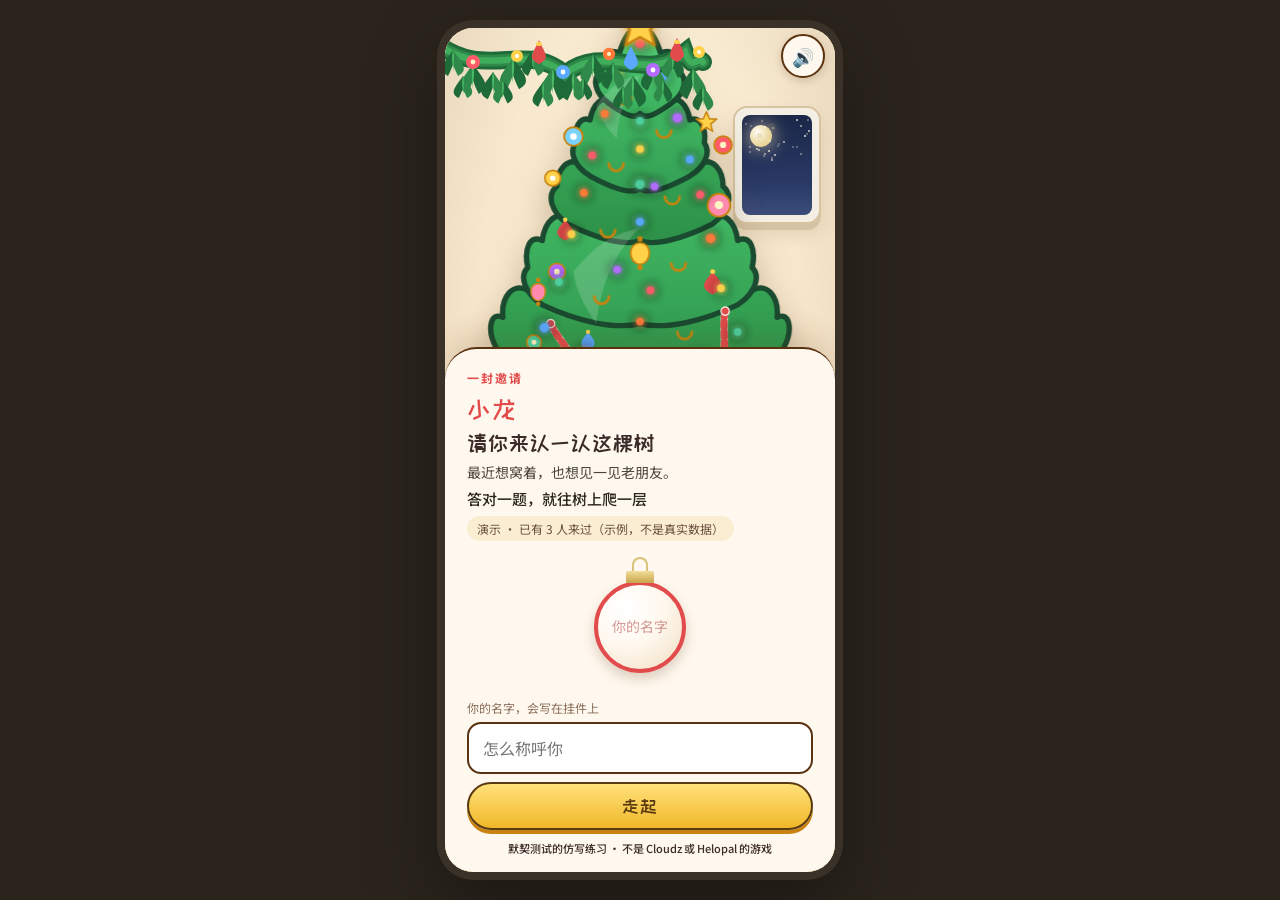
==== commit 9dc1fc12: "moqishu: sync practice-site share links, fonts, and newId fix" ====
--- a/moqishu/index.html
+++ b/moqishu/index.html
@@ -9,7 +9,7 @@
   <link rel="icon" href="data:image/svg+xml,%3Csvg xmlns='http://www.w3.org/2000/svg' viewBox='0 0 32 32'%3E%3Ccircle cx='16' cy='18' r='10' fill='%23c43c3c'/%3E%3Ccircle cx='13' cy='14' r='3' fill='%23fff6'/%3E%3Crect x='14' y='5' width='4' height='5' rx='1' fill='%23e7c56a'/%3E%3C/svg%3E" />
   <link rel="preconnect" href="https://fonts.googleapis.com" />
   <link rel="preconnect" href="https://fonts.gstatic.com" crossorigin />
-  <link href="https://fonts.googleapis.com/css2?family=Ma+Shan+Zheng&family=Noto+Sans+SC:wght@400;500;700&family=ZCOOL+KuaiLe&family=ZCOOL+XiaoWei&display=swap" rel="stylesheet" />
+  <link href="https://fonts.googleapis.com/css2?family=Noto+Sans+SC:wght@400;500;700&family=ZCOOL+KuaiLe&display=swap" rel="stylesheet" />
   <style>
     /* Critical: no white flash before stylesheet loads */
     html, body {
@@ -443,7 +443,7 @@
             <button type="button" class="btn-copy" id="btn-copy">复制</button>
           </div>
           <button type="button" class="btn-primary" id="btn-open-invite">打开邀请页试试</button>
-          <p class="fine-print tight">演示短链，卷面存在这台设备的浏览器里，没有真实后台</p>
+          <p class="fine-print tight">把链接发给朋友，换一台设备也能打开这棵树。微信里请用 Safari 打开。</p>
         </div>
       </section>
 
--- a/moqishu/styles.css
+++ b/moqishu/styles.css
@@ -22,9 +22,7 @@
   --border: #D0E8E2;
   --text-light: #7A8A9A;
   --font-ui: "Noto Sans SC", "PingFang SC", "Hiragino Sans GB", "Microsoft YaHei", sans-serif;
-  --font-display: "ZCOOL KuaiLe", "ZCOOL XiaoWei", "Noto Sans SC", sans-serif;
-  --font-soft: "ZCOOL XiaoWei", "Noto Serif SC", "Songti SC", serif;
-  --font-hand: "Ma Shan Zheng", "ZCOOL XiaoWei", cursive;
+  --font-display: "ZCOOL KuaiLe", "Noto Sans SC", "PingFang SC", "Hiragino Sans GB", "Microsoft YaHei", sans-serif;
   --safe-top: env(safe-area-inset-top, 0px);
   --safe-bottom: env(safe-area-inset-bottom, 0px);
   --ease: cubic-bezier(.22, .9, .25, 1);
@@ -449,7 +447,7 @@
   position: relative;
   z-index: 1;
   color: #9a2020;
-  font-family: var(--font-hand);
+  font-family: var(--font-display);
   font-size: 11px;
   line-height: 1.1;
   text-align: center;
@@ -543,7 +541,7 @@
   letter-spacing: 0.04em;
 }
 .letter-title #invite-host {
-  font-family: var(--font-hand);
+  font-family: var(--font-display);
   font-size: 1.85rem;
   display: block;
   color: var(--ribbon);
@@ -787,12 +785,14 @@
 
 .share-link-row {
   display: flex;
+  flex-wrap: nowrap;
   gap: 8px;
   align-items: stretch;
   margin: 4px 0 16px;
 }
 .share-link {
   flex: 1;
+  min-width: 0;
   background: #fff6ea;
   color: var(--brown);
   border-radius: 12px;
@@ -1193,6 +1193,15 @@
   font-size: 12px;
   font-weight: 500;
 }
+#scene-invite .fine-print {
+  font-size: 11px;
+  font-weight: 500;
+  letter-spacing: 0;
+  white-space: nowrap;
+  word-break: keep-all;
+  max-width: 100%;
+  overflow: hidden;
+}
 
 .ribbon {
   transform: translateY(-18px);
